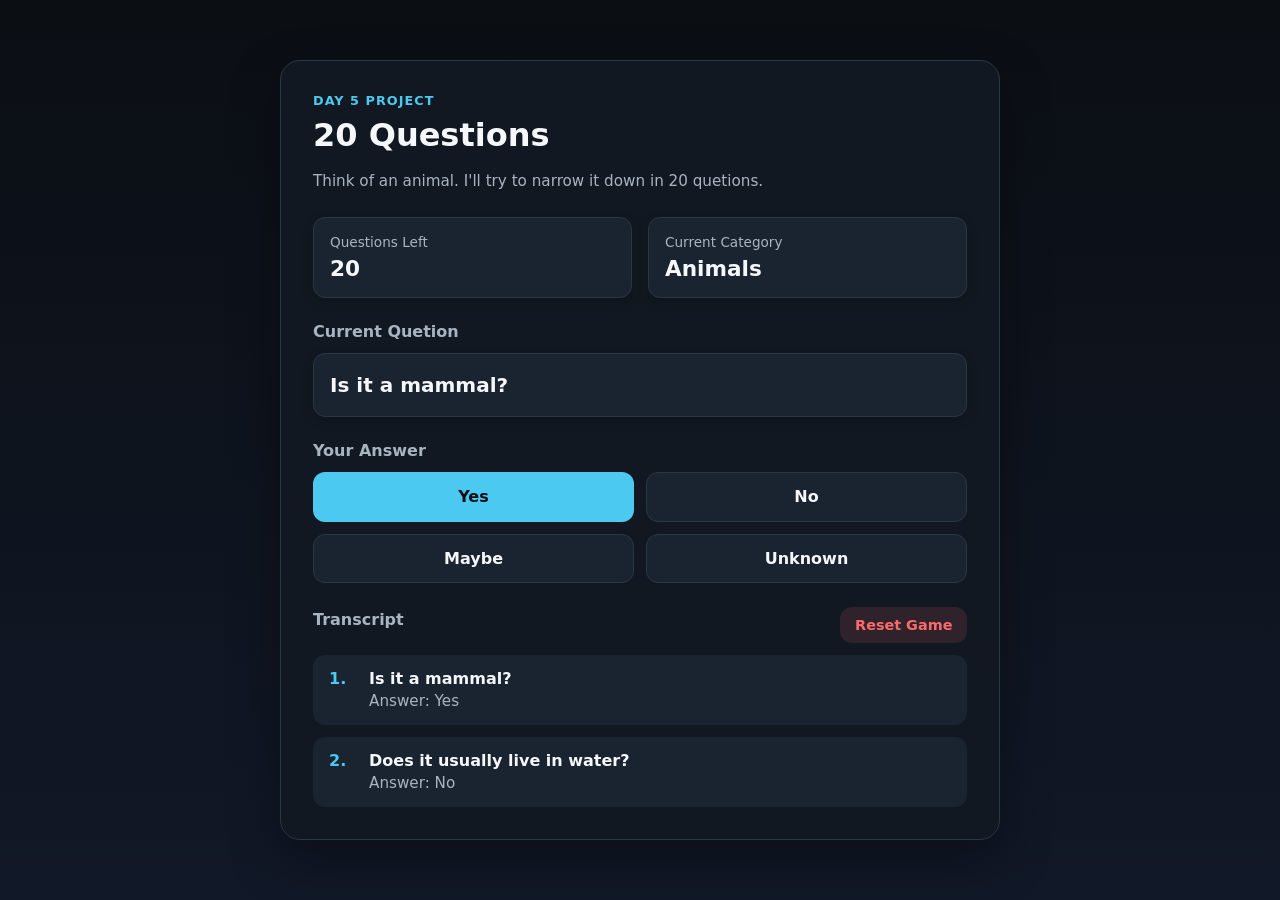
==== 5-20-questions/index.html @ c90474eb "adds html & styling for day 5 project" ====
<!DOCTYPE html>
<html lang="en">

<head>
    <meta charset="UTF-8">
    <meta name="viewport" content="width=device-width, initial-scale=1.0">
    <title>20 Questions Game</title>
    <link rel="stylesheet" href="styles.css">
</head>

<body>
    <main class="app game">
        <header class="game-header">
            <p class="eyebrow">Day 5 Project</p>
            <h1>20 Questions</h1>
            <p class="subtitle">Think of an animal. I'll try to narrow it down in 20 quetions.</p>
        </header>

        <section class="status-panel">
            <div class="status-card">
                <span class="status-label">Questions Left</span>
                <span class="status-value">20</span>
            </div>

            <div class="status-card">
                <span class="status-label">Current Category</span>
                <span class="status-value">Animals</span>
            </div>
        </section>

        <section class="questions-panel">
            <h2>Current Quetion</h2>
            <div class="question-card">
                <p class="question-text">Is it a mammal?</p>
            </div>
        </section>

        <section class="answer-panel">
            <h2>Your Answer</h2>
            <div class="answer-grid">
                <button class="btn btn-primary">Yes</button>
                <button class="btn btn-secondary">No</button>
                <button class="btn btn-ghost">Maybe</button>
                <button class="btn btn-ghost">Unknown</button>
            </div>
        </section>

        <section class="transcript-panel">
            <div class="row section-heading">
                <h2>Transcript</h2>
                <button class="btn btn-danger btn-sm">Reset Game</button>
            </div>

            <ul class="list transcript-list">
                <li class="list-item transcript-entry">
                    <span class="entry-number">1.</span>
                    <div class="entry-content">
                        <p class="entry-question">Is it a mammal?</p>
                        <p class="entry-answer">Answer: Yes</p>
                    </div>
                </li>

                <li class="list-item transcript-entry">
                    <span class="entry-number">2.</span>
                    <div class="entry-content">
                        <p class="entry-question">Does it usually live in water?</p>
                        <p class="entry-answer">Answer: No</p>
                    </div>
                </li>
            </ul>
        </section>

        <section class="result-panel hidden">
            <h2>Guess</h2>
            <div class="result-card">
                <p>I think it's a dog.</p>
            </div>
        </section>
    </main>

    <script src="script.js"></script>
</body>

</html>
---- 5-20-questions/styles.css ----
:root {
    /* * ~~~ COLORS ~~~ */
    --bg: #0b0f14;
    --card: #121821;
    --surface: #1a2330;
    --text: #f5f7fa;
    --muted: #a9b4c2;
    --border: #2b3645;

    --accent: #4cc9f0;
    --accent-hover: #72dbf7;

    --danger: #ff6b6b;
    --success: #4ade80;
    --warning: #fbbf24;

    /* * ~~~ RADIUS ~~~ */
    --radius-sm: 8px;
    --radius-md: 12px;
    --radius-lg: 20px;

    /* * ~~~ SPACING ~~~ */
    --space-1: 0.5rem;
    --space-2: 0.75rem;
    --space-3: 1rem;
    --space-4: 1.5rem;
    --space-5: 2rem;

    /* * ~~~ SHADOWS ~~~ */
    --shadow-sm: 0 4px 12px rgba(0, 0, 0, 0.2);
    --shadow-lg: 0 20px 50px rgba(0, 0, 0, 0.35);

    /* * ~~~ TRANSITIONS ~~~ */
    --transition-fast: 0.15s ease;
    --transition-med: 0.25s ease;
}

/* * ~~~ RESET ~~~ */
*,
*::before,
*::after {
    box-sizing: border-box;
    margin: 0;
    padding: 0;
}

button,
input,
textarea {
    font: inherit;
}

/* * ~~~ BASE ~~~ */
body {
    min-height: 100vh;
    font-family:
        system-ui,
        -apple-system,
        BlinkMacSystemFont,
        "Segoe UI",
        sans-serif;
    background: linear-gradient(180deg, var(--bg), #111827);
    color: var(--text);

    display: flex;
    justify-content: center;
    align-items: center;

    padding: var(--space-5);
}

/* * ~~~ LAYOUT ~~~ */
.app {
    width: 100%;
    max-width: 720px;

    background: var(--card);
    border: 1px solid var(--border);
    border-radius: var(--radius-lg);

    padding: var(--space-5);
    box-shadow: var(--shadow-lg);
}

/* * ~~~ TYPOGRAPHY ~~~ */
h1 {
    font-size: 2rem;
    margin-bottom: var(--space-1);
}

h2 {
    font-size: 1rem;
    color: var(--muted);
    margin-bottom: var(--space-2);
}

.subtitle {
    color: var(--muted);
    font-size: 0.95rem;
    line-height: 1.5;
}

/* * ~~~ FORM ~~~ */
.form-row {
    display: flex;
    gap: var(--space-2);
    margin-bottom: var(--space-4);
}

.input {
    flex: 1;
    padding: 0.9rem 1rem;

    background: var(--surface);
    border: 1px solid var(--border);
    border-radius: var(--radius-md);

    color: var(--text);
    outline: none;
}

.input::placeholder {
    color: var(--muted);
}

.input::focus {
    border-color: var(--accent);
    box-shadow: 0 0 0 3px rgba(76, 201, 240, 0.18);
}

/* * ~~~ BUTTONS ~~~ */
.btn {
    border: none;
    border-radius: var(--radius-md);
    padding: 0.9rem 1.1rem;

    font-weight: 600;
    cursor: pointer;

    transition:
        transform var(--transition-fast),
        background var(--transition-fast),
        opacity var(--transition-fast);
}

.btn-primary {
    background: var(--accent);
    color: var(--bg);
}

.btn-primary:hover {
    background: var(--accent-hover);
    transform: translateY(-1px);
}

.btn-danger {
    background: rgba(255, 107, 107, 0.12);
    color: var(--danger);
    border: 1px solid transparent;
}

.btn-danger:hover {
    background: rgba(255, 107, 107, 0.2);
    border-color: rgba(255, 107, 107, 0.35);
    transform: translateY(-1px);
}

/* * ~~~ LISTS / CARDS ~~~  */
.list {
    list-style: none;
    display: flex;
    flex-direction: column;
    gap: var(--space-2);
}

.list-item {
    background: var(--surface);
    border: 1px solid var (--border);
    border-radius: var(--radius-md);

    padding: 0.9rem 1rem;
}

.row {
    display: flex;
    justify-content: space-between;
    align-items: center;
    gap: var(--space-3);
}

.row-text {
    flex: 1;
    word-break: break-word;
    line-height: 1.4;
}

/* * ~~~ UTILITIES ~~~ */
.sr-only {
    position: absolute;
    left: -9999px;
}

.center {
    display: flex;
    justify-content: center;
    align-items: center;
}

.mt-1 {
    margin-top: var(--space-1);
}
.mt-2 {
    margin-top: var(--space-2);
}
.mt-3 {
    margin-top: var(--space-3);
}
.mt-4 {
    margin-top: var(--space-4);
}

.hidden {
    display: none;
}

/* * ~~~ GAME STYLES ~~~ */
.game {
    display: grid;
    gap: var(--space-4);
}

.game-header {
    display: grid;
    gap: var(--space-1);
}

.eyebrow {
    font-size: 0.8rem;
    text-transform: uppercase;
    letter-spacing: 0.08em;
    color: var(--accent);
    font-weight: 700;
}

.status-panel {
    display: grid;
    grid-template-columns: repeat(2, 1fr);
    gap: var(--space-3);
}

.status-card,
.question-card,
.result-card {
    background: var(--surface);
    border: 1px solid var(--border);
    border-radius: var(--radius-md);
    padding: var(--space-3);
    box-shadow: var(--shadow-sm);
}

.status-card {
    display: flex;
    flex-direction: column;
    gap: 0.35rem;
}

.status-label {
    color: var(--muted);
    font-size: 0.85rem;
}

.status-value {
    font-size: 1.35rem;
    font-weight: 700;
}

.question-text {
    font-size: 1.25rem;
    font-weight: 600;
    line-height: 1.5;
}

.answer-grid {
    display: grid;
    grid-template-columns: repeat(2, 1fr);
    gap: var(--space-2);
}

.btn-secondary,
.btn-ghost {
    background: var(--surface);
    color: var(--text);
    border: 1px solid var(--border);
}

.btn-secondary:hover,
.btn-ghost:hover {
    border-color: var(--accent);
    transform: translateY(-1px);
}

.btn-sm {
    padding: 0.55rem 0.85rem;
    font-size: 0.9rem;
}

.section-heading {
    margin-bottom: var(--space-2);
}

.transcript-list {
    max-height: 260px;
    overflow-y: auto;
}

.transcript-entry {
    display: flex;
    align-items: flex-start;
    gap: var(--space-3);
}

.entry-number {
    color: var(--accent);
    font-weight: 700;
    min-width: 1.5rem;
}

.entry-content {
    display: grid;
    gap: 0.25rem;
}

.entry-question {
    font-weight: 600;
}

.entry-answer {
    color: var(--muted);
    font-size: 0.95rem;
}

/* * ~~~ RESPONSIVE ~~~ */
@media (max-width: 640px) {
    body {
        padding: var(--space-3);
    }

    .app {
        padding: var(--space-4);
    }

    .form-row {
        flex-direction: column;
    }

    .btn {
        width: 100%;
    }

    .row {
        align-items: flex-start;
        flex-direction: column;
    }

    .status-panel,
    .answer-grid {
        grid-template-columns: 1fr;
    }
}
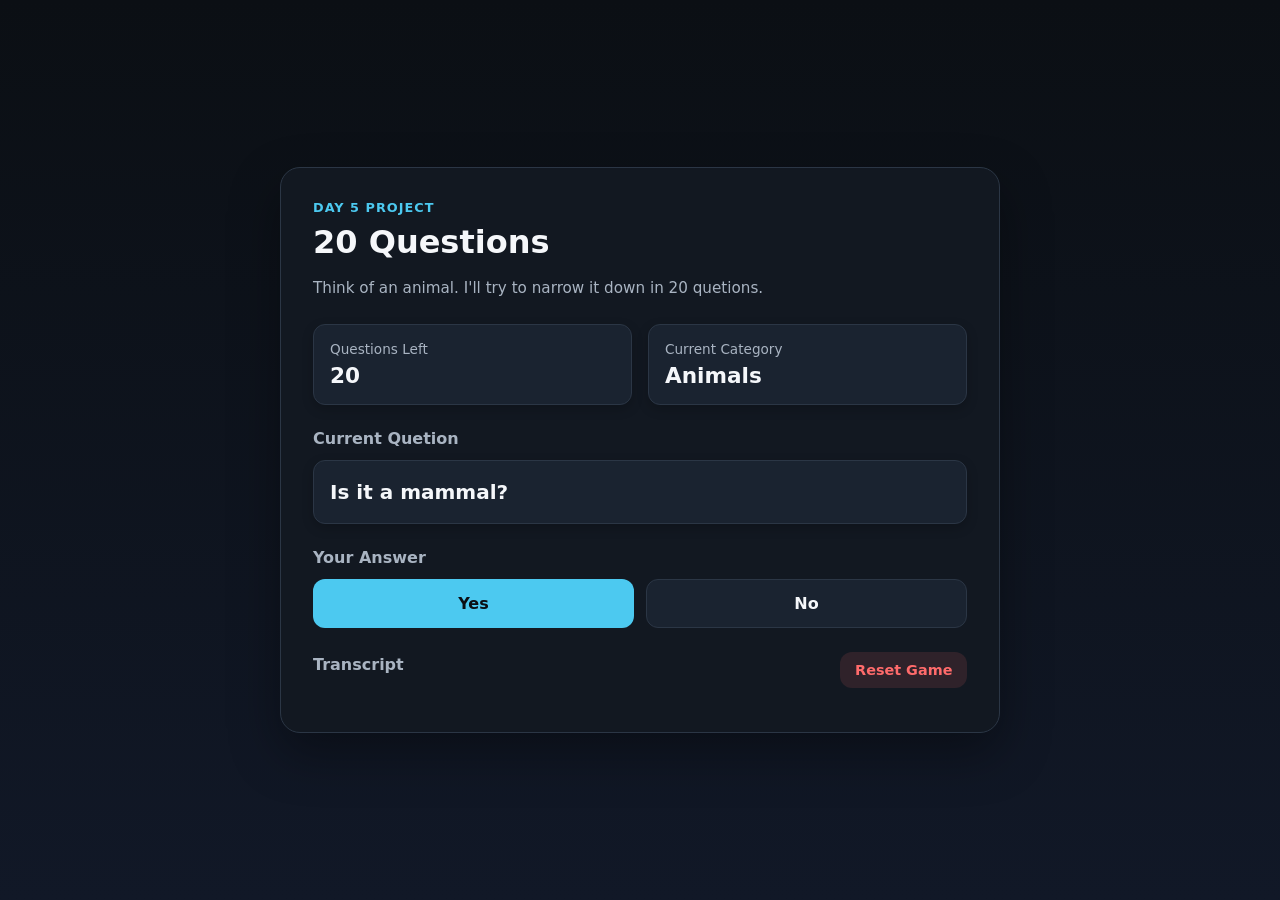
==== commit 96c077ad: "adds javascript w/ simple tree" ====
--- a/5-20-questions/index.html
+++ b/5-20-questions/index.html
@@ -19,7 +19,7 @@
         <section class="status-panel">
             <div class="status-card">
                 <span class="status-label">Questions Left</span>
-                <span class="status-value">20</span>
+                <span class="status-value" id="questions-left">20</span>
             </div>
 
             <div class="status-card">
@@ -31,17 +31,17 @@
         <section class="questions-panel">
             <h2>Current Quetion</h2>
             <div class="question-card">
-                <p class="question-text">Is it a mammal?</p>
+                <p class="question-text" id="question-text"></p>
             </div>
         </section>
 
         <section class="answer-panel">
             <h2>Your Answer</h2>
             <div class="answer-grid">
-                <button class="btn btn-primary">Yes</button>
-                <button class="btn btn-secondary">No</button>
-                <button class="btn btn-ghost">Maybe</button>
-                <button class="btn btn-ghost">Unknown</button>
+                <button class="answer-btn btn btn-primary" data-answer="yes">Yes</button>
+                <button class="answer-btn btn btn-secondary" data-answer="no">No</button>
+                <!-- <button class="answer-btn btn btn-ghost">Maybe</button>
+                <button class="answer-btn btn btn-ghost">Unknown</button> -->
             </div>
         </section>
 
@@ -51,29 +51,14 @@
                 <button class="btn btn-danger btn-sm">Reset Game</button>
             </div>
 
-            <ul class="list transcript-list">
-                <li class="list-item transcript-entry">
-                    <span class="entry-number">1.</span>
-                    <div class="entry-content">
-                        <p class="entry-question">Is it a mammal?</p>
-                        <p class="entry-answer">Answer: Yes</p>
-                    </div>
-                </li>
-
-                <li class="list-item transcript-entry">
-                    <span class="entry-number">2.</span>
-                    <div class="entry-content">
-                        <p class="entry-question">Does it usually live in water?</p>
-                        <p class="entry-answer">Answer: No</p>
-                    </div>
-                </li>
+            <ul class="list transcript-list" id="transcript-list">
             </ul>
         </section>
 
-        <section class="result-panel hidden">
+        <section class="result-panel hidden" id="result-panel">
             <h2>Guess</h2>
             <div class="result-card">
-                <p>I think it's a dog.</p>
+                <p id="result-text"></p>
             </div>
         </section>
     </main>
--- a/5-20-questions/styles.css
+++ b/5-20-questions/styles.css
@@ -123,7 +123,7 @@
     color: var(--muted);
 }
 
-.input::focus {
+.input:focus {
     border-color: var(--accent);
     box-shadow: 0 0 0 3px rgba(76, 201, 240, 0.18);
 }
@@ -175,7 +175,7 @@
 
 .list-item {
     background: var(--surface);
-    border: 1px solid var (--border);
+    border: 1px solid var(--border);
     border-radius: var(--radius-md);
 
     padding: 0.9rem 1rem;
